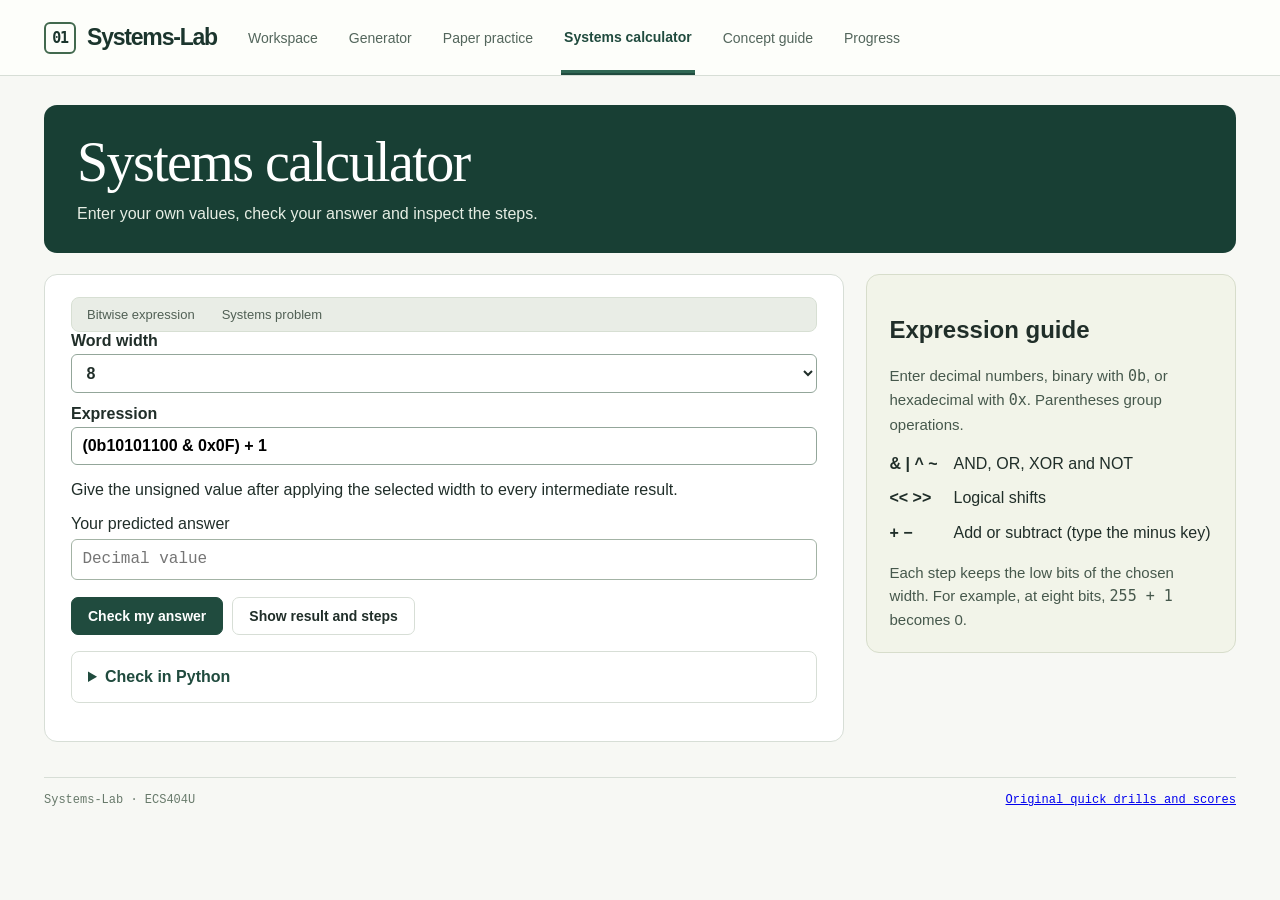
==== calculator.html @ 99c8defe "Teach eight ECS404U weeks and add the full interactive revision workflows" ====
<!doctype html><html lang="en-GB"><head><meta charset="utf-8"><meta name="viewport" content="width=device-width,initial-scale=1"><meta name="theme-color" content="#163e35"><title>Systems calculator · Systems-Lab</title><link rel="stylesheet" href="workbook.css"><link rel="stylesheet" href="paper.css"><script type="module" src="calculator.js"></script></head><body><header><div class="top wrap"><a href="./" class="brand"><span class="chipmark" aria-hidden="true">01</span> Systems-Lab</a><nav aria-label="Main navigation"><a data-nav="workspace" href="./#practice">Workspace</a><a data-nav="generator" href="./?generator=1">Generator</a><a data-nav="paper" href="./paper.html">Paper practice</a><a data-nav="calculator" aria-current="page" href="./calculator.html">Systems calculator</a><a data-nav="guide" href="./#guide">Concept guide</a><a data-nav="progress" href="./#progress">Progress</a></nav></div></header><main class="wrap"><section class="paper-hero"><h1>Systems calculator</h1><p>Enter your own values, check your answer and inspect the steps.</p></section><div id="calculator"></div><noscript>Enable JavaScript for the interactive workbook.</noscript><footer><span>Systems-Lab · ECS404U</span><a href="quick.html">Original quick drills and scores</a></footer></main></body></html>
---- workbook.css ----
:root{font-family:"DM Sans",Inter,Arial,sans-serif;color:#202e29;background:#f7f8f4;font-synthesis:none;--green:#204b3e;--ink:#1b352d;--rule:#d7ded6;--muted:#53665c;--mono:"IBM Plex Mono","Courier New",monospace;--serif:Georgia,"Times New Roman",serif}
*{box-sizing:border-box}body{margin:0}button,select{font:inherit;color:inherit}button,a{touch-action:manipulation}button{cursor:pointer}button:focus-visible,a:focus-visible,summary:focus-visible,select:focus-visible{outline:3px solid #b26a18;outline-offset:3px}button:disabled{cursor:default;opacity:.45}button{border:1px solid var(--rule);background:white;border-radius:7px}header{background:#fdfefa;border-bottom:1px solid var(--rule)}.wrap{width:min(1232px,calc(100% - 88px));margin:auto}.top{display:flex;align-items:center;gap:28px;min-height:75px}.brand{display:flex;align-items:center;gap:11px;font-size:23px;font-weight:700;letter-spacing:-1.2px;color:var(--ink);text-decoration:none}.brand img{width:35px;height:35px}.divider{width:1px;height:22px;background:var(--rule)}nav{display:flex;align-self:stretch;gap:25px}nav :is(button,a){background:none;border:0;border-radius:0;color:var(--muted);font-size:14px;padding:0 3px;position:relative}nav [aria-current=page]{font-weight:700;color:var(--green)}nav [aria-current=page]:after{content:"";position:absolute;height:3px;background:#2f6753;bottom:0;left:0;right:0}.progress{margin-left:auto;display:flex;align-items:center;gap:8px;font-size:13px;font-weight:600;padding:8px 12px;background:#edf3ea;border-color:#d0ddce;border-radius:20px}.baricon{font-size:18px;color:#406b50}
.hero{position:relative;overflow:hidden;border-radius:15px;background:#183f34;color:#f6f7ef;margin:28px 0 25px;display:flex;align-items:center;min-height:175px}.herocopy{position:relative;z-index:1;padding:28px 37px}.heroart{height:100%;width:34%;position:absolute;right:0;top:0;object-fit:cover}.eyebrow,.kicker,.smallcap{font:600 12px var(--mono);letter-spacing:1.15px;text-transform:uppercase}.hero .eyebrow{display:flex;align-items:center;gap:10px;color:#d4e5d7}.goldline{width:23px;height:2px;background:#e4b46f}.sep{opacity:.5}.hero h1{font:normal clamp(42px,4.4vw,65px)/1.04 var(--serif);letter-spacing:-2.7px;margin:12px 0 9px}.hero h1 span{color:#e7b973}.hero p{font-size:16px;line-height:1.55;margin:0;color:#e0e9df}
.tabs{display:grid;grid-template-columns:repeat(4,1fr);gap:10px;margin-bottom:25px}.tab{display:flex;align-items:center;text-align:left;gap:12px;padding:13px 16px;border-color:#d3dbd2;border-radius:9px;color:var(--muted);font-weight:600}.tab .iconbox{width:32px;height:32px;display:grid;place-items:center;border-radius:7px;background:#f0f3ed}.tab.active{color:var(--green);background:#e1edde;border-color:#749379;box-shadow:inset 0 0 0 .35px #749379}.tab.active .iconbox{background:#c8dfc5}.tab small{margin-left:auto;font:12px var(--mono);color:#65786a}.icon{height:21px;width:21px;vertical-align:middle;flex-shrink:0}.workspace{display:grid;grid-template-columns:minmax(0,1fr) minmax(260px,31%);gap:22px;align-items:start}.panel,.notes,.library,.guidecard{border:1px solid var(--rule);border-radius:13px;background:#fff;overflow:hidden}.panelhead,.panelbody{padding:22px 26px}.panelhead{border-bottom:1px solid var(--rule);display:flex;justify-content:space-between;align-items:center;padding-top:16px;padding-bottom:16px}.kicker,.smallcap{color:#546d5e}.panelhead .kicker{display:flex;align-items:center;gap:9px}.panelhead .kicker .icon{width:17px}.counter{font:13px var(--mono);color:#58685e}.panelbody h2,.guide h2{font:normal clamp(28px,2.5vw,38px)/1.13 var(--serif);letter-spacing:-1.2px;color:var(--ink);margin:0 0 8px}.prompt{line-height:1.55;color:#516159;margin:0 0 17px}.board{background-color:#f5f7ef;background-image:radial-gradient(#c9d4c3 .85px,transparent .85px);background-size:13px 13px;border:1px solid #d3dbcc;border-radius:9px;overflow:hidden}.boardtop{display:flex;align-items:center;justify-content:space-between;gap:8px;padding:12px 16px 0;color:#516856;font:11px var(--mono);text-transform:uppercase;letter-spacing:1px}.board svg.fig{display:block;width:100%;height:196px}.board .legend{background:#ffffffa6;border-top:1px solid #d7dece;color:#394c41;padding:9px 14px;text-align:center;font:14px/1.5 var(--mono);overflow-wrap:anywhere}.answerlabel{display:block;margin:20px 0 9px;font:600 12px var(--mono);letter-spacing:1px;text-transform:uppercase;color:#52645a}.choices{display:flex;gap:8px;flex-wrap:wrap}.choice{min-width:44px;padding:9px 14px;font-weight:550;line-height:1.35}.choice[aria-pressed=true],.switcher [aria-pressed=true]{background:#deebde;border-color:#64896d;color:#163e2c;box-shadow:inset 0 0 0 .6px #64896d}.actions{margin-top:17px;display:flex;flex-wrap:wrap;gap:9px;align-items:center}.primary,.secondary,.ghost{padding:10px 16px;font-size:14px;font-weight:600}.primary{background:var(--green);color:white;border:1px solid var(--green)}.secondary{background:white}.ghost{border-color:transparent;color:#57675f;background:transparent}.notes{background:#f2f4e9;border-color:#d7ddcb;padding:21px 22px}.notetitle{display:flex;align-items:center;gap:10px;font:normal 23px var(--serif);color:var(--ink);letter-spacing:-.5px}.notes h3{font-size:15px;margin:18px 0 6px}.notes p,.library p,.guide p,.modalcopy{font-size:15px;line-height:1.55;color:#46584c;margin:0}.formula{font:19px/1.5 var(--serif);padding:10px 12px;border-left:3px solid #a7b79a;background:#ffffff70;margin:12px 0}.guidebtn{background:transparent;border:0;border-top:1px solid #d4dccb;border-radius:0;padding:14px 0 0;margin-top:16px;color:#30553f;font-size:14px;font-weight:650;display:flex;gap:9px;align-items:center;width:100%}.library{margin-top:16px}.libhead{display:flex;justify-content:space-between;align-items:center;padding:16px 19px 13px}.libhead h3{font:normal 22px var(--serif);margin:0}.libhead small{font:12px var(--mono);color:var(--muted)}.qrow{border:0;border-top:1px solid #e5e9e1;border-radius:0;background:white;padding:12px 18px;display:flex;gap:11px;text-align:left;align-items:center;width:100%;font-size:14px}.qrow.active{background:#edf4e9;color:#214832;font-weight:650}.qnum{font:12px var(--mono);color:#687c6c}.qstate{margin-left:auto;color:#487858}.message{margin:14px 0 0;padding:12px 14px;border-radius:6px;background:#fbf1d9;color:#594019;line-height:1.5}.message.good{background:#e6f1e1;color:#23492e}.hidden{display:none!important}.board .mat{margin:14px auto;border-collapse:collapse;background:#fbfcf6;text-align:center}.mat td,.mat th{padding:6px 13px;border:1px solid #bbcbb9}.mat th{color:#24523c;background:#e3edde}.mathcard{text-align:center;padding:40px 18px;font:normal clamp(21px,2.6vw,32px)/1.55 var(--serif);white-space:pre-line;color:#284b38}.textfig{font-family:var(--mono);font-size:14px}.guidecard{padding:24px;margin:15px 0}.guide details{padding:12px 0;border-top:1px solid var(--rule)}summary{cursor:pointer;font-weight:600}.guide details p{margin:8px 0}.guide .formula{background:#f2f5ed}.switcher{display:flex;flex-wrap:wrap;gap:7px;margin-top:14px}.switcher button{padding:8px 12px}.sectionhead{display:flex;align-items:center;justify-content:space-between;margin-bottom:14px;gap:12px}.sectionhead h2{font:normal 28px var(--serif);margin:0}.minitabs{display:flex;background:#e9ede6;border:1px solid #d7dfd3;padding:3px;border-radius:8px;gap:3px}.minitabs button{border:0;background:transparent;font-size:13px;padding:6px 12px;color:#516055}.minitabs button.selected{background:#fff;color:#234333;box-shadow:0 1px 3px #27463020}.explore label{display:block;margin:12px 0}.explore select{background:#fff;border:1px solid var(--rule);padding:5px;border-radius:4px}.explore input{accent-color:#2f634d}.explore output{display:block}.explorefieldset{border:0;padding:0;margin:12px 0;display:flex;gap:12px;flex-wrap:wrap}.explorefieldset label{margin:0}.matrixbtn{min-width:36px;height:31px;color:#1b4c32}.matrixbtn[aria-pressed=true]{background:#deecda}.inlinecode{font:14px var(--mono)}footer{display:flex;justify-content:space-between;gap:10px;margin:35px 0 22px;padding-top:15px;border-top:1px solid var(--rule);font:12px var(--mono);color:#687a6b}dialog{width:min(470px,92vw);max-height:80vh;padding:23px;border:1px solid #becbbd;border-radius:12px;color:var(--ink)}dialog::backdrop{background:#152c2199}.modalhead{display:flex;align-items:center;justify-content:space-between;margin-bottom:14px}.modalhead h2{font:normal 28px var(--serif);margin:0}.modalhead button{padding:6px 9px}.prow{padding:12px 0;border-top:1px solid var(--rule);display:flex;align-items:center;justify-content:space-between}.progressfill{height:6px;border-radius:6px;background:#e3eadd;overflow:hidden}.progressfill i{display:block;height:100%;background:#547f5e}.modalcopy{margin-bottom:16px}button:hover:not(:disabled){filter:brightness(.965)}@media(min-width:1550px){.wrap{max-width:1280px}}
@media(max-width:930px){.wrap{width:calc(100% - 40px)}.tab{padding:10px;gap:7px}.tab small{display:none}.heroart{width:29%}.workspace{grid-template-columns:minmax(0,1fr) 255px;gap:15px}.panelbody,.panelhead{padding-left:18px;padding-right:18px}.notes{padding:17px}.hero .herocopy{padding-left:27px}.hero p{max-width:500px}}
@media(max-width:700px){.wrap{width:calc(100% - 28px)}.top{gap:12px;min-height:60px;flex-wrap:wrap}.brand{font-size:19px;gap:6px}.brand img{width:30px;height:30px}.divider{display:none}nav{gap:8px}nav :is(button,a){font-size:13px}.progress{font-size:12px;padding:6px 8px}.baricon{display:none}.hero{min-height:148px;margin:16px 0}.hero .herocopy{padding:21px}.hero h1{font-size:42px;letter-spacing:-2px}.hero p{font-size:14px;max-width:75%}.heroart{right:-6%;width:36%;opacity:.45}.hero .eyebrow{font-size:10px}.tabs{grid-template-columns:repeat(2,1fr);gap:6px;margin-bottom:17px}.tab{font-size:14px}.tab .iconbox{width:25px;height:25px}.workspace{grid-template-columns:1fr}.sectionhead h2{font-size:24px}.board svg.fig{height:177px}.sectionhead{margin-bottom:10px}.notes{margin-top:1px}.panelbody{padding:17px}.panelhead{padding:12px 17px}footer{font-size:10px}.sectionhead .minitabs button{padding:6px 9px}}@media(max-width:410px){.top{gap:8px}.progress{padding:5px 6px}.brand{font-size:17px}.heroart{display:none}.hero p{max-width:100%}.eyebrow{letter-spacing:.65px}}
.formgrid{display:grid;grid-template-columns:1fr 1fr;gap:16px}.formgrid label{font-size:14px;font-weight:600;color:#385043}.formgrid label span{font-weight:400;color:var(--muted)}.formgrid input,.formgrid select,.numanswer{display:block;margin-top:6px;width:100%;padding:10px;border-radius:6px;border:1px solid #bac9b9;background:white;font:inherit;color:var(--ink)}.numanswer{max-width:260px}.formgrid input:focus-visible,.numanswer:focus-visible{outline:2px solid #799779}.genpaging{display:flex;gap:12px;justify-content:space-between;margin-top:20px;padding-top:15px;border-top:1px solid var(--rule)}.model{border:1px solid #cfdcca;border-radius:8px;background:#f4f7ed;padding:15px;margin-top:16px}.model ol{padding-left:22px}.model li{line-height:1.55;margin:8px 0}.genlist .listbody{max-height:420px;overflow:auto}.seed,#shareStatus{overflow-wrap:anywhere}.notes .seed{margin-top:8px}.notes #shareStatus{margin-top:8px}.generatorform .actions{margin-top:22px}.genpaging button{font-size:13px}#printset{display:none}
@media(max-width:600px){.top{display:grid;grid-template-columns:1fr auto;gap:0;padding-top:9px}.top nav{grid-row:2;grid-column:1/-1;gap:22px}.top nav :is(button,a){padding:10px 0}.progress{grid-row:1;grid-column:2}.formgrid{gap:10px}.sectionhead .secondary{font-size:12px;padding:8px}.genlist .listbody{max-height:250px}}
@media print{body:has(#printset)>:not(#printset){display:none!important}#printset{display:block;color:#111;font:12pt Georgia,serif}#printset article{break-inside:avoid;margin:20px 0}#printset h1{font-size:22pt}#printset h2{font-size:16pt}#printset .board{max-width:550px}#printset .fig{height:125px}#printset .mathcard{padding:12px;font-size:16pt}#printset .boardtop{padding-top:5px}#printset .legend{font-size:10pt}#printset .mat td,#printset .mat th{padding:2px 8px}}

nav a { display: inline-flex; align-items: center; text-decoration: none; }
.practice-controls{display:flex;align-items:center;flex-wrap:wrap;justify-content:flex-end;gap:8px 16px}
.guided-toggle{font-size:14px;white-space:nowrap;color:var(--green)}
.guided-toggle input{accent-color:var(--green)}
@media(max-width:410px){.top nav{gap:12px}.top nav :is(button,a){font-size:12px}}

.top nav {flex-wrap:wrap}
.set-input {display:block;margin:.4rem 0 1rem;width:100%;padding:.65rem;border:1px solid #a3b3a5;border-radius:6px;font:1rem var(--mono)}
.set-key {display:grid;grid-template-columns:max-content 1fr;gap:.65rem 1rem;line-height:1.5}
.set-key dt {font-weight:bold}.set-key dd {margin:0}
#symbols {gap:.4rem;margin-bottom:1rem}
#symbols button {font-size:1.1rem;min-width:2.3rem;min-height:2.3rem}
#setForm p,.set-steps,.python-panel {line-height:1.55}
#status:not(:empty){background:#edf4ed;padding:.75rem 1rem;border-left:3px solid var(--green);overflow-wrap:anywhere}
.python-panel {margin:1rem 0;padding:.8rem 1rem;border:1px solid var(--rule);border-radius:8px}
.python-panel summary {font-weight:650;color:var(--green);cursor:pointer}
.python-panel pre {background:#f2f5ef;padding:.8rem;overflow:auto;line-height:1.5;font-size:.9rem}
.python-panel li+li,.set-steps li+li {margin-top:.45rem}
.workspace > *{min-width:0}
@media(max-width:600px){.top nav{column-gap:13px}}

.chipmark{display:grid;place-items:center;width:32px;height:32px;border:2px solid #42694e;border-radius:6px;font:700 15px ui-monospace,monospace}
.hero-register{align-self:center;display:grid;gap:.4rem;color:#d0e6ca;border-left:2px solid #b5d09d;padding:1rem 2rem;font:500 1rem/1.5 ui-monospace,monospace}.hero-register span{font-size:.85rem}.hero-register b{color:#f5dbab}
.signalboard{background:#f0f5ed;border:1px solid var(--rule);border-radius:10px;margin:1.15rem 0;padding:16px}.signalboard figcaption,.smallcap{text-transform:uppercase;font:650 .76rem/1.5 var(--mono);letter-spacing:.08em}.signals,.bitstrip{display:flex;flex-wrap:wrap;gap:.55rem;margin-top:.6rem}.signals code{border:1px solid #c2d2c0;background:#fff;padding:.35rem .65rem;border-radius:5px}.bitstrip{gap:3px}.bitstrip span{display:grid;text-align:center;padding:.2rem .55rem;border:1px solid #94aa98;border-radius:4px;background:#fff;font:600 1rem monospace}.bitstrip .on{background:#285742;color:#fff}.bitstrip small{font:400 .72rem monospace}
.weeknav{display:flex;align-items:center;gap:.75rem;flex-wrap:wrap;margin:1.15rem 0}.weeknav select,.calc-form select,.calc-form input,.answerbox{border:1px solid #93a69a;border-radius:6px;padding:.55rem .65rem;font:inherit;max-width:100%;background:white}.weeknav label,.calc-form label{font-weight:600}.calc-form label{display:grid;gap:4px}.calc-form{display:grid;gap:12px}.calc-grid{display:grid;grid-template-columns:repeat(auto-fit,minmax(min(100%,170px),1fr));gap:12px}.learn section,.learn details,.guidecheck{margin:1rem 0}.learn p,.learn li,.guidecheck p{line-height:1.65}.learn h3{margin-bottom:.4rem}.learn .example{background:#eff5ef;border-left:3px solid #64865d;padding:.8rem 1rem;border-radius:3px}.learn .example ol{margin-bottom:0}.learn summary,.guidecheck summary{cursor:pointer;font-weight:650}.learn pre{white-space:pre-wrap}.steps-list{line-height:1.65}.calc-form input{width:100%;box-sizing:border-box}.switcher a,.actions a{align-self:center}.sectionhead{gap:12px;flex-wrap:wrap}.genlist .qrow{min-height:40px}nav a[aria-current=page]{color:var(--green);font-weight:720;border-bottom:2px solid var(--green)}.paper-review-group .qrow{width:100%}.panelbody{min-width:0}a{overflow-wrap:anywhere}
@media(max-width:720px){.hero-register{display:none}.top{align-items:flex-start;flex-wrap:wrap}.top nav{width:100%;justify-content:flex-start}.top{height:auto;padding-top:10px;padding-bottom:8px}.top nav a{font-size:.9rem}.hero h1{font-size:clamp(2rem,9vw,3.5rem)}}
.minitabs a,.actions a.primary,.actions a.secondary{display:inline-block;padding:.55rem .85rem;border-radius:6px;text-decoration:none;font-weight:600}.minitabs a.selected,.actions a.primary{background:#27513e;color:white}.qrow[href]{text-decoration:none}.learn details{padding:.7rem 0;border-top:1px solid var(--rule)}.learn .actions a.secondary{border:1px solid var(--rule)}progress{width:100%;accent-color:#42664d}
---- paper.css ----
.paper-hero{margin:29px 0 21px;padding:27px 33px;border-radius:13px;background:#183f34;color:#fff}
.paper-hero h1{font:normal clamp(36px,5vw,56px)/1.1 var(--serif);margin:0 0 8px;letter-spacing:-1.6px}
.paper-hero p{max-width:680px;margin:0;color:#e6eee4;line-height:1.55}
.paper-layout{margin-bottom:25px}
.paper-page h2,.paper-page h3{font-family:var(--serif);font-weight:400}
.paper-page h2{color:var(--ink);font-size:32px;margin:0 0 14px;letter-spacing:-.8px}
.paper-page h3{font-size:22px;margin:20px 0 8px}
.paper-page p{line-height:1.55}
.paper-page label,.paper-page button,.paper-sidebar button{font-size:15px}
.paper-page .prompt{max-width:68ch}
.paper-panelhead{gap:10px;flex-wrap:wrap}
.paper-status{font-size:14px;font-weight:600;color:var(--green)}
.paper-form{display:grid;gap:18px;max-width:540px}
.paper-form label{display:block;font-weight:600}
.paper-form select,.paper-form input[type=number]{display:block;width:100%;max-width:290px;margin-top:6px;border:1px solid #adc0ad;border-radius:6px;background:#fff;color:var(--ink);font:inherit;padding:9px}
.paper-form .actions{margin-top:0}
.paper-sidebar .library:first-child{margin-top:0}
.paper-sidebar .qrow[aria-current=true]{background:#e7f1e6;color:var(--green);font-weight:700}
.paper-given{padding:12px 15px;background:#f2f5ee;border:1px solid #d7e0d4;border-radius:8px}
.paper-given p{margin:0 0 4px;line-height:1.55}
.paper-given p:last-child{margin-bottom:0}
.paper-tasks{padding-left:1.65rem;line-height:1.6}
.paper-tasks li{padding-left:4px;margin:7px 0}
.paper-marklist{padding-left:1.6rem;line-height:1.55}
.paper-marklist li{margin:10px 0}
.paper-marklist label{display:flex;gap:9px;align-items:baseline}
.paper-marklist input{accent-color:#204b3e;flex:none}
.paper-print-marks{float:right;font-weight:400;font-size:14px;margin-left:12px}
.paper-keys{font-size:13px;color:var(--muted)}
.paper-hint ol{margin:7px 0 0;padding-left:22px}
.paper-header-actions{margin:0 0 16px}
.paper-layout .notes{margin-top:16px}
#paperApp{padding-bottom:25px}
#paperPrint{display:none}
@media(max-width:600px){.paper-hero{margin-top:16px;padding:21px}.paper-page h2{font-size:28px}.paper-layout .notes{margin-top:10px}}
@media print{
 @page{size:A4;margin:15mm}
 body.paper-print header,body.paper-print #paperApp{display:none!important}
 body.paper-print #paperPrint:not([hidden]){display:block;color:#111;font:11pt/1.45 Arial,sans-serif}
 #paperPrint h1{font-size:20pt;margin:.1em 0}
 #paperPrint h2{font-size:13pt;margin:0 0 6px}
 #paperPrint article{break-inside:avoid;margin:0 0 8mm}
 #paperPrint .paper-given{padding:7px;border-color:#bbb;background:#fff}
 #paperPrint .paper-tasks{margin:6px 0}
 #paperPrint .writing-line{height:9mm;border-bottom:1px solid #ccc}
}
.paper-form [hidden]{display:none}
.paper-diagram{margin:14px 0}
.paper-diagram svg{width:min(100%,360px);height:auto;display:block}
.paper-diagram figcaption{font-size:14px;margin-top:6px;color:var(--muted)}
.paper-feedback h3:first-child{margin-top:0}
.paper-review-grid{display:grid;grid-template-columns:repeat(auto-fit,minmax(min(100%,310px),1fr));gap:14px;margin-bottom:18px}
.paper-review-group{border:1px solid var(--rule);border-radius:8px;overflow:hidden}
.paper-review-group h3,.paper-review-group p{margin:12px 14px}
.paper-review-group ul{list-style:none;margin:0;padding:0}
.paper-review-group .qstate{font-size:12px;text-align:right}

@media print{#paperPrint .paper-diagram svg{max-height:42mm}#paperPrint .paper-diagram figcaption{font-size:10pt}}
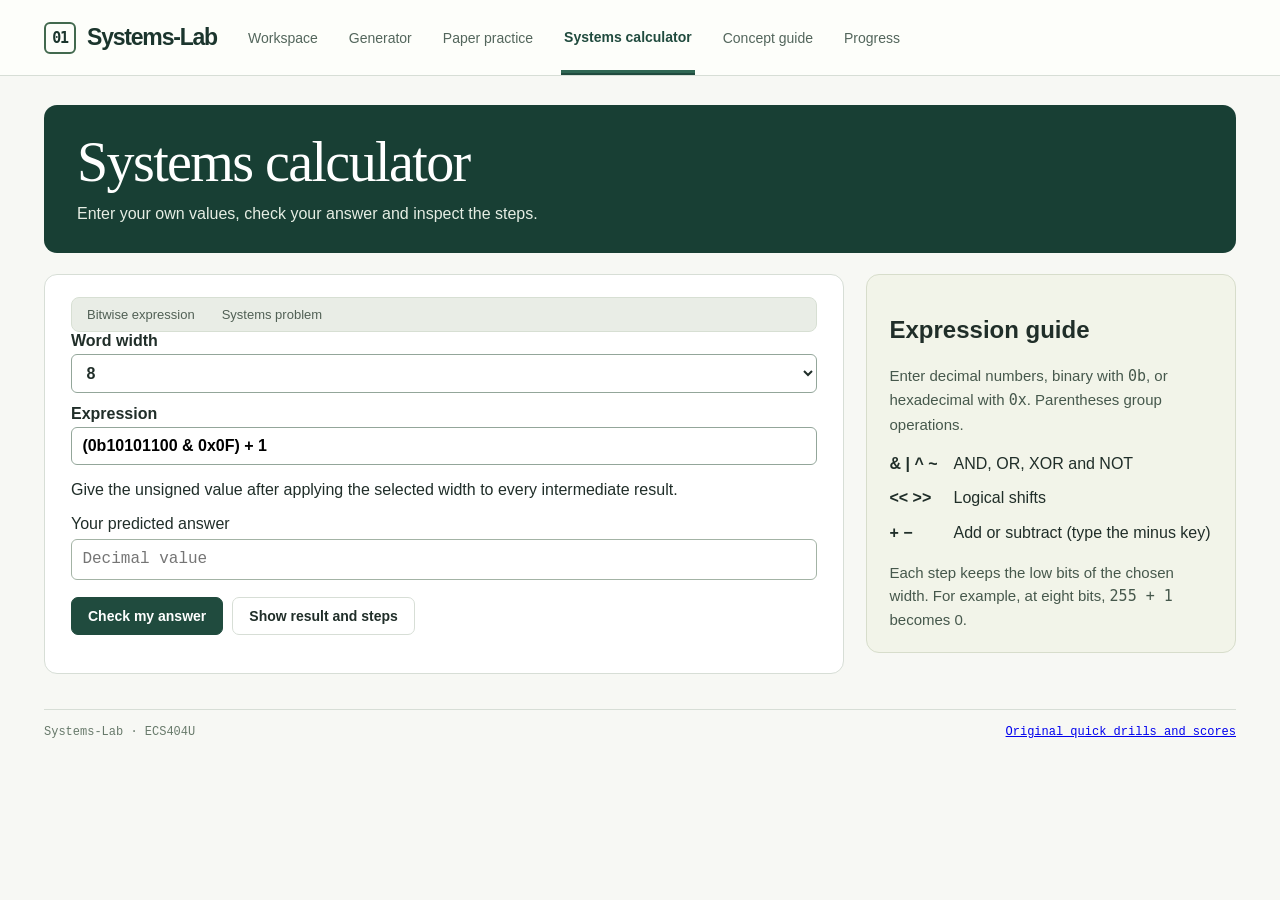
==== commit e79e0464: "Remove Python walkthroughs from ECS404U revision activities" ====
--- a/calculator.html
+++ b/calculator.html
@@ -1 +1 @@
-<!doctype html><html lang="en-GB"><head><meta charset="utf-8"><meta name="viewport" content="width=device-width,initial-scale=1"><meta name="theme-color" content="#163e35"><title>Systems calculator · Systems-Lab</title><link rel="stylesheet" href="workbook.css"><link rel="stylesheet" href="paper.css"><script type="module" src="calculator.js"></script></head><body><header><div class="top wrap"><a href="./" class="brand"><span class="chipmark" aria-hidden="true">01</span> Systems-Lab</a><nav aria-label="Main navigation"><a data-nav="workspace" href="./#practice">Workspace</a><a data-nav="generator" href="./?generator=1">Generator</a><a data-nav="paper" href="./paper.html">Paper practice</a><a data-nav="calculator" aria-current="page" href="./calculator.html">Systems calculator</a><a data-nav="guide" href="./#guide">Concept guide</a><a data-nav="progress" href="./#progress">Progress</a></nav></div></header><main class="wrap"><section class="paper-hero"><h1>Systems calculator</h1><p>Enter your own values, check your answer and inspect the steps.</p></section><div id="calculator"></div><noscript>Enable JavaScript for the interactive workbook.</noscript><footer><span>Systems-Lab · ECS404U</span><a href="quick.html">Original quick drills and scores</a></footer></main></body></html>+<!doctype html><html lang="en-GB"><head><meta charset="utf-8"><meta name="viewport" content="width=device-width,initial-scale=1"><meta name="theme-color" content="#163e35"><title>Systems calculator · Systems-Lab</title><link rel="stylesheet" href="workbook.css"><link rel="stylesheet" href="paper.css"><script type="module" src="calculator.js"></script></head><body><header><div class="top wrap"><a href="./" class="brand"><span class="chipmark" aria-hidden="true">01</span> Systems-Lab</a><nav aria-label="Main navigation"><a data-nav="workspace" href="./#practice">Workspace</a><a data-nav="generator" href="./?generator=1">Generator</a><a data-nav="paper" href="./paper.html">Paper practice</a><a data-nav="calculator" aria-current="page" href="./calculator.html">Systems calculator</a><a data-nav="guide" href="./#guide">Concept guide</a><a data-nav="progress" href="./#progress">Progress</a></nav></div></header><main class="wrap"><section class="paper-hero"><h1>Systems calculator</h1><p>Enter your own values, check your answer and inspect the steps.</p></section><div id="calculator"></div><noscript>Enable JavaScript for the interactive workbook.</noscript><footer><span>Systems-Lab · ECS404U</span><a href="quick.html">Original quick drills and scores</a></footer></main></body></html>
--- a/workbook.css
+++ b/workbook.css
@@ -20,12 +20,9 @@
 .set-key dt {font-weight:bold}.set-key dd {margin:0}
 #symbols {gap:.4rem;margin-bottom:1rem}
 #symbols button {font-size:1.1rem;min-width:2.3rem;min-height:2.3rem}
-#setForm p,.set-steps,.python-panel {line-height:1.55}
+#setForm p,.set-steps {line-height:1.55}
 #status:not(:empty){background:#edf4ed;padding:.75rem 1rem;border-left:3px solid var(--green);overflow-wrap:anywhere}
-.python-panel {margin:1rem 0;padding:.8rem 1rem;border:1px solid var(--rule);border-radius:8px}
-.python-panel summary {font-weight:650;color:var(--green);cursor:pointer}
-.python-panel pre {background:#f2f5ef;padding:.8rem;overflow:auto;line-height:1.5;font-size:.9rem}
-.python-panel li+li,.set-steps li+li {margin-top:.45rem}
+.set-steps li+li {margin-top:.45rem}
 .workspace > *{min-width:0}
 @media(max-width:600px){.top nav{column-gap:13px}}
 
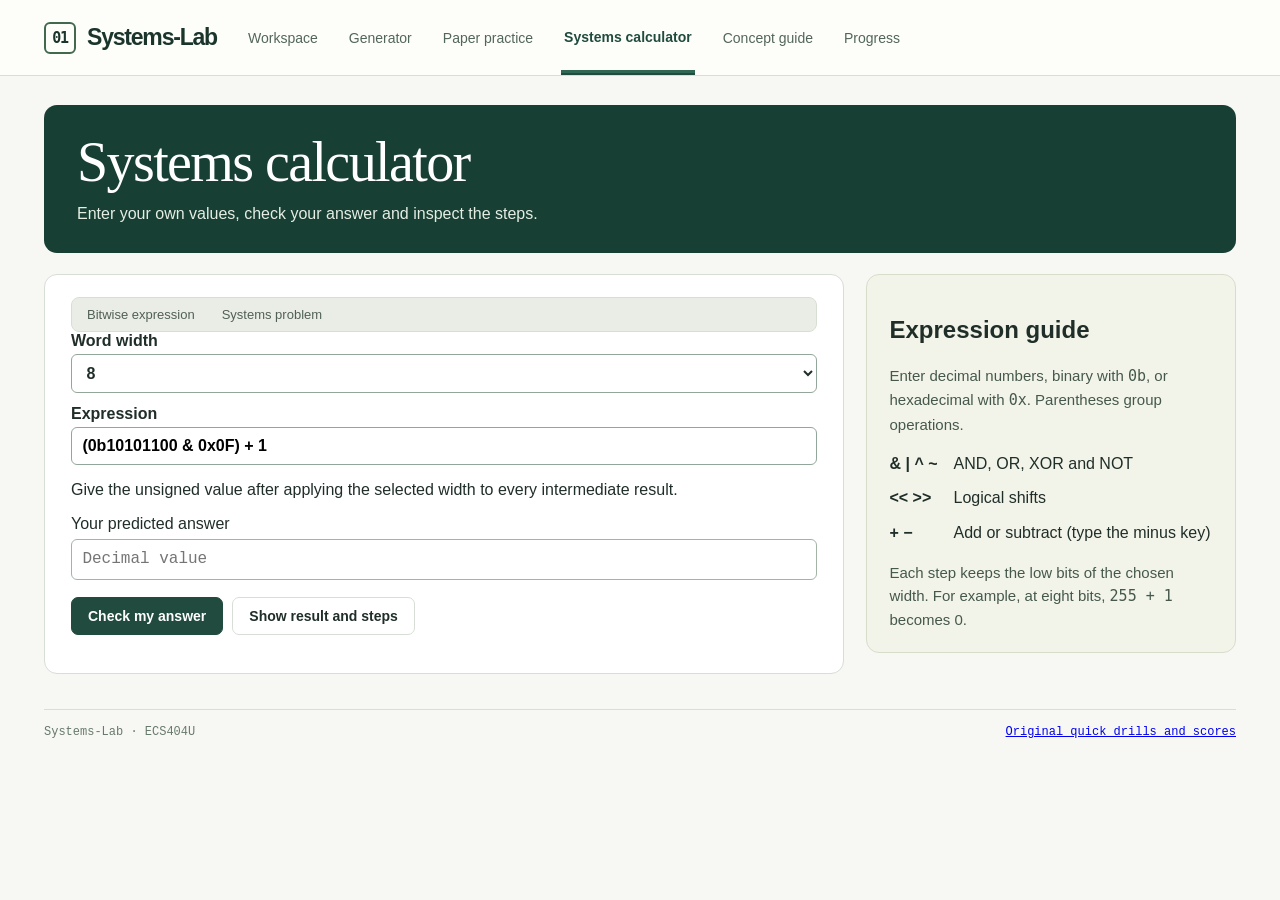
==== commit 43e18d39: "Harden browser input handling and page policies" ====
--- a/calculator.html
+++ b/calculator.html
@@ -1 +1 @@
-<!doctype html><html lang="en-GB"><head><meta charset="utf-8"><meta name="viewport" content="width=device-width,initial-scale=1"><meta name="theme-color" content="#163e35"><title>Systems calculator · Systems-Lab</title><link rel="stylesheet" href="workbook.css"><link rel="stylesheet" href="paper.css"><script type="module" src="calculator.js"></script></head><body><header><div class="top wrap"><a href="./" class="brand"><span class="chipmark" aria-hidden="true">01</span> Systems-Lab</a><nav aria-label="Main navigation"><a data-nav="workspace" href="./#practice">Workspace</a><a data-nav="generator" href="./?generator=1">Generator</a><a data-nav="paper" href="./paper.html">Paper practice</a><a data-nav="calculator" aria-current="page" href="./calculator.html">Systems calculator</a><a data-nav="guide" href="./#guide">Concept guide</a><a data-nav="progress" href="./#progress">Progress</a></nav></div></header><main class="wrap"><section class="paper-hero"><h1>Systems calculator</h1><p>Enter your own values, check your answer and inspect the steps.</p></section><div id="calculator"></div><noscript>Enable JavaScript for the interactive workbook.</noscript><footer><span>Systems-Lab · ECS404U</span><a href="quick.html">Original quick drills and scores</a></footer></main></body></html>
+<!doctype html><html lang="en-GB"><head><meta charset="utf-8"><meta http-equiv="Content-Security-Policy" content="default-src 'none'; script-src 'self'; style-src 'self'; img-src 'self'; base-uri 'none'; form-action 'none'"><meta name="referrer" content="no-referrer"><meta name="viewport" content="width=device-width,initial-scale=1"><meta name="theme-color" content="#163e35"><title>Systems calculator · Systems-Lab</title><link rel="stylesheet" href="workbook.css"><link rel="stylesheet" href="paper.css"><script type="module" src="calculator.js"></script></head><body><header><div class="top wrap"><a href="./" class="brand"><span class="chipmark" aria-hidden="true">01</span> Systems-Lab</a><nav aria-label="Main navigation"><a data-nav="workspace" href="./#practice">Workspace</a><a data-nav="generator" href="./?generator=1">Generator</a><a data-nav="paper" href="./paper.html">Paper practice</a><a data-nav="calculator" aria-current="page" href="./calculator.html">Systems calculator</a><a data-nav="guide" href="./#guide">Concept guide</a><a data-nav="progress" href="./#progress">Progress</a></nav></div></header><main class="wrap"><section class="paper-hero"><h1>Systems calculator</h1><p>Enter your own values, check your answer and inspect the steps.</p></section><div id="calculator"></div><noscript>Enable JavaScript for the interactive workbook.</noscript><footer><span>Systems-Lab · ECS404U</span><a href="quick.html">Original quick drills and scores</a></footer></main></body></html>
--- a/workbook.css
+++ b/workbook.css
@@ -32,3 +32,5 @@
 .weeknav{display:flex;align-items:center;gap:.75rem;flex-wrap:wrap;margin:1.15rem 0}.weeknav select,.calc-form select,.calc-form input,.answerbox{border:1px solid #93a69a;border-radius:6px;padding:.55rem .65rem;font:inherit;max-width:100%;background:white}.weeknav label,.calc-form label{font-weight:600}.calc-form label{display:grid;gap:4px}.calc-form{display:grid;gap:12px}.calc-grid{display:grid;grid-template-columns:repeat(auto-fit,minmax(min(100%,170px),1fr));gap:12px}.learn section,.learn details,.guidecheck{margin:1rem 0}.learn p,.learn li,.guidecheck p{line-height:1.65}.learn h3{margin-bottom:.4rem}.learn .example{background:#eff5ef;border-left:3px solid #64865d;padding:.8rem 1rem;border-radius:3px}.learn .example ol{margin-bottom:0}.learn summary,.guidecheck summary{cursor:pointer;font-weight:650}.learn pre{white-space:pre-wrap}.steps-list{line-height:1.65}.calc-form input{width:100%;box-sizing:border-box}.switcher a,.actions a{align-self:center}.sectionhead{gap:12px;flex-wrap:wrap}.genlist .qrow{min-height:40px}nav a[aria-current=page]{color:var(--green);font-weight:720;border-bottom:2px solid var(--green)}.paper-review-group .qrow{width:100%}.panelbody{min-width:0}a{overflow-wrap:anywhere}
 @media(max-width:720px){.hero-register{display:none}.top{align-items:flex-start;flex-wrap:wrap}.top nav{width:100%;justify-content:flex-start}.top{height:auto;padding-top:10px;padding-bottom:8px}.top nav a{font-size:.9rem}.hero h1{font-size:clamp(2rem,9vw,3.5rem)}}
 .minitabs a,.actions a.primary,.actions a.secondary{display:inline-block;padding:.55rem .85rem;border-radius:6px;text-decoration:none;font-weight:600}.minitabs a.selected,.actions a.primary{background:#27513e;color:white}.qrow[href]{text-decoration:none}.learn details{padding:.7rem 0;border-top:1px solid var(--rule)}.learn .actions a.secondary{border:1px solid var(--rule)}progress{width:100%;accent-color:#42664d}
+
+.generator-summary{margin-top:12px}
